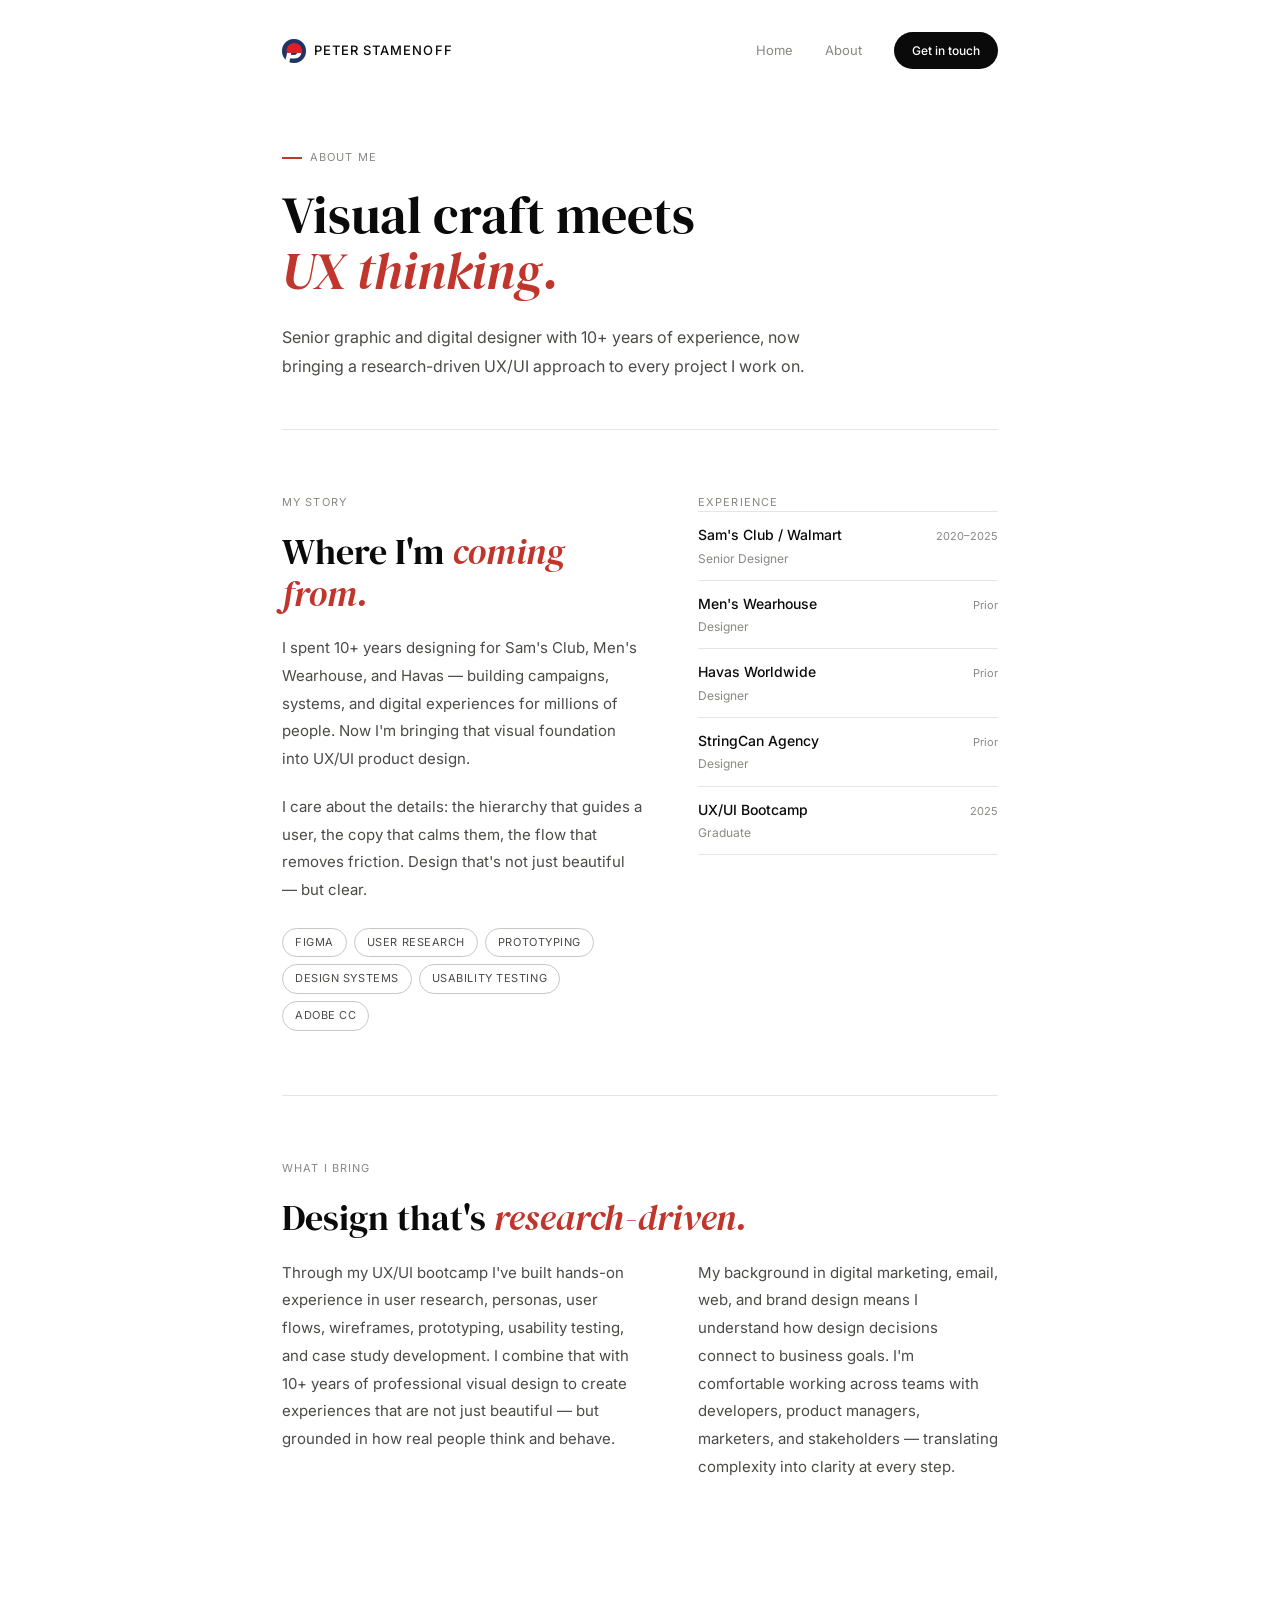
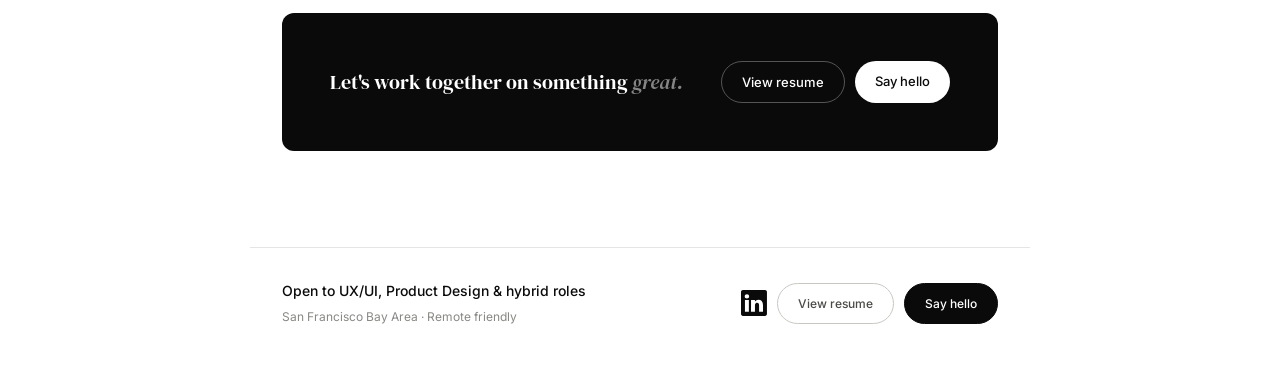
==== about.html @ 8d9d9e1a "Add files via upload" ====
<!DOCTYPE html>
<html lang="en">
<head>
  <meta charset="UTF-8">
  <meta name="viewport" content="width=device-width, initial-scale=1.0">
  <title>About — Peter Stamenoff</title>
  <link rel="preconnect" href="https://fonts.googleapis.com">
  <link rel="preconnect" href="https://fonts.gstatic.com" crossorigin>
  <link href="https://fonts.googleapis.com/css2?family=Inter:wght@300;400;500&family=DM+Serif+Display:ital@0;1&display=swap" rel="stylesheet">
  <style>
    *,*::before,*::after{box-sizing:border-box;margin:0;padding:0}
    :root{--black:#0A0A0A;--accent:#C0362C;--white:#fff;--gray-50:#F7F7F5;--gray-300:#C8C8C3;--gray-500:#888884;--gray-700:#4A4A47;--border:rgba(0,0,0,0.1);--radius:12px;--max:780px}
    html{scroll-behavior:smooth}
    body{font-family:'Inter',sans-serif;background:var(--white);color:var(--black);line-height:1.6;-webkit-font-smoothing:antialiased}

    nav{max-width:var(--max);margin:0 auto;padding:2rem 2rem 0;display:flex;justify-content:space-between;align-items:center}
    .logo{font-size:13px;font-weight:500;letter-spacing:0.08em;text-transform:uppercase;color:var(--black);text-decoration:none;display:flex;align-items:center;gap:8px}
    .logo img{height:24px;width:auto;vertical-align:middle}
    .nav-links{display:flex;gap:2rem;align-items:center}
    .nav-links a:not(.nav-cta){font-size:13px;color:var(--gray-500);text-decoration:none;transition:color 0.15s}
    .nav-links a:not(.nav-cta):hover{color:var(--black)}
    .nav-cta{font-size:12px;font-weight:500;background:var(--black);color:var(--white);border:none;border-radius:100px;padding:9px 18px;cursor:pointer;text-decoration:none}
    .nav-cta:hover{opacity:0.8}
    .nav-cta:active{background:var(--white);color:var(--black)}

    /* MOBILE NAV */
    .hamburger{display:none;flex-direction:column;gap:5px;background:none;border:none;cursor:pointer;padding:8px;z-index:1001}
    .hamburger span{width:22px;height:1.5px;background:var(--black);transition:all 0.25s ease}
    .hamburger.open span:nth-child(1){transform:translateY(6.5px) rotate(45deg)}
    .hamburger.open span:nth-child(2){opacity:0}
    .hamburger.open span:nth-child(3){transform:translateY(-6.5px) rotate(-45deg)}
    .mobile-menu{display:none;position:fixed;inset:0;background:var(--white);z-index:1000;flex-direction:column;align-items:center;justify-content:center;gap:2rem}
    .mobile-menu.open{display:flex}
    .mobile-menu a{font-family:'DM Serif Display',serif;font-size:28px;color:var(--black);text-decoration:none}
    .mobile-menu .nav-cta{font-family:'Inter',sans-serif;color:var(--white)!important}
    @media(max-width:640px){
      .nav-links a:not(.nav-cta){display:none}
      .nav-links .nav-cta{display:none}
      .hamburger{display:flex}
    }

    main{max-width:var(--max);margin:0 auto;padding:0 2rem 6rem}

    .hero{padding:5rem 0 3rem;border-bottom:0.5px solid var(--border)}
    .hero-kicker{font-size:11px;letter-spacing:0.1em;text-transform:uppercase;color:var(--gray-500);margin-bottom:1.25rem;display:flex;align-items:center;gap:8px}
    .hero-kicker::before{content:'';display:inline-block;width:20px;height:1.5px;background:var(--accent);flex-shrink:0}
    .hero-h{font-family:'DM Serif Display',serif;font-size:52px;line-height:1.08;font-weight:400;margin-bottom:1.5rem}
    .hero-h em{font-style:italic;color:var(--accent)}
    .hero-p{font-size:16px;line-height:1.8;color:var(--gray-700);max-width:560px}

    section{padding:4rem 0;border-bottom:0.5px solid var(--border)}
    section:last-of-type{border-bottom:none}

    .two-col{display:grid;grid-template-columns:1.2fr 1fr;gap:3.5rem;align-items:start}
    .section-label{font-size:11px;letter-spacing:0.1em;text-transform:uppercase;color:var(--gray-500);margin-bottom:1.25rem}
    .section-title{font-family:'DM Serif Display',serif;font-size:36px;font-weight:400;margin-bottom:1.25rem;line-height:1.15}
    .section-title em{font-style:italic;color:var(--accent)}
    p.body{font-size:15px;line-height:1.85;color:var(--gray-700);margin-bottom:1.25rem}

    .skills-wrap{display:flex;flex-wrap:wrap;gap:7px;margin-top:1.5rem}
    .skill-tag{font-size:11px;letter-spacing:0.05em;text-transform:uppercase;padding:5px 12px;border-radius:100px;border:0.5px solid var(--gray-300);color:var(--gray-700)}

    .exp-label{font-size:11px;letter-spacing:0.1em;text-transform:uppercase;color:var(--gray-500);margin-bottom:0}
    .exp-list{list-style:none}
    .exp-item{padding:12px 0;border-bottom:0.5px solid var(--border);display:flex;justify-content:space-between;align-items:baseline}
    .exp-item:first-child{border-top:0.5px solid var(--border)}
    .exp-co{font-size:14px;font-weight:500;color:var(--black)}
    .exp-role{font-size:12px;color:var(--gray-500);margin-top:2px}
    .exp-yr{font-size:11px;color:var(--gray-500)}

    .cta-block{background:var(--black);border-radius:var(--radius);padding:3rem;display:flex;justify-content:space-between;align-items:center;margin-top:3rem}
    .cta-block p{font-size:20px;font-family:'DM Serif Display',serif;color:var(--white);font-weight:400}
    .cta-block em{font-style:italic;color:rgba(255,255,255,0.5)}
    .cta-btns{display:flex;gap:10px;flex-shrink:0}
    .cta-btn{font-size:13px;font-weight:500;padding:10px 20px;border-radius:100px;cursor:pointer;text-decoration:none;transition:all 0.15s}
    .cta-btn.outline{border:0.5px solid rgba(255,255,255,0.3);background:transparent;color:var(--white)}
    .cta-btn.outline:hover{border-color:var(--white)}
    .cta-btn.filled{background:var(--white);color:var(--black);border:none}
    .cta-btn.filled:hover{opacity:0.85}

    footer{max-width:var(--max);margin:0 auto;padding:2rem 2rem 3rem;border-top:0.5px solid var(--border);display:flex;justify-content:space-between;align-items:center}
    .footer-note{font-size:14px;font-weight:500}
    .footer-sub{font-size:12px;color:var(--gray-500);margin-top:4px}
    .footer-btns{display:flex;gap:10px}
    .fbtn{font-size:12px;font-weight:500;padding:10px 20px;border-radius:100px;cursor:pointer;border:0.5px solid var(--gray-300);background:transparent;color:var(--gray-700);text-decoration:none;transition:all 0.15s}
    .fbtn:hover{border-color:var(--black);color:var(--black)}
    .fbtn.primary{background:var(--black);color:var(--white);border-color:var(--black)}
    .fbtn.primary:hover{opacity:0.8}

    @media(max-width:640px){
      .hero-h{font-size:36px}
      .two-col{grid-template-columns:1fr;gap:2rem}
      .cta-block{flex-direction:column;gap:1.5rem;text-align:center}
      footer{flex-direction:column;gap:1.5rem;text-align:center}
    }
  </style>
</head>
<body>

<nav>
  <a href="index.html" class="logo">
    <img src="[data-uri]" alt="Peter Stamenoff Logo">
    Peter Stamenoff
  </a>
  <div class="nav-links">
    <a href="index.html">Home</a>
    <a href="about.html">About</a>
    <a href="mailto:hello@peterstamenoff.com" class="nav-cta">Get in touch</a>
  </div>
  <button class="hamburger" id="hamburger" aria-label="Toggle menu">
    <span></span><span></span><span></span>
  </button>
</nav>

<div class="mobile-menu" id="mobile-menu">
  <a href="index.html" onclick="closeMenu()">Home</a>
  <a href="about.html" onclick="closeMenu()">About</a>
  <a href="mailto:hello@peterstamenoff.com" class="nav-cta" onclick="closeMenu()">Get in touch</a>
</div>

<main>

  <div class="hero">
    <p class="hero-kicker">About me</p>
    <h1 class="hero-h">Visual craft meets<br><em>UX thinking.</em></h1>
    <p class="hero-p">Senior graphic and digital designer with 10+ years of experience, now bringing a research-driven UX/UI approach to every project I work on.</p>
  </div>

  <section>
    <div class="two-col">
      <div>
        <p class="section-label">My story</p>
        <h2 class="section-title">Where I'm <em>coming from.</em></h2>
        <p class="body">I spent 10+ years designing for Sam's Club, Men's Wearhouse, and Havas — building campaigns, systems, and digital experiences for millions of people. Now I'm bringing that visual foundation into UX/UI product design.</p>
        <p class="body">I care about the details: the hierarchy that guides a user, the copy that calms them, the flow that removes friction. Design that's not just beautiful — but clear.</p>
        <div class="skills-wrap">
          <span class="skill-tag">Figma</span>
          <span class="skill-tag">User Research</span>
          <span class="skill-tag">Prototyping</span>
          <span class="skill-tag">Design Systems</span>
          <span class="skill-tag">Usability Testing</span>
          <span class="skill-tag">Adobe CC</span>
        </div>
      </div>
      <div>
        <p class="exp-label">Experience</p>
        <ul class="exp-list">
          <li class="exp-item">
            <div>
              <div class="exp-co">Sam's Club / Walmart</div>
              <div class="exp-role">Senior Designer</div>
            </div>
            <span class="exp-yr">2020–2025</span>
          </li>
          <li class="exp-item">
            <div>
              <div class="exp-co">Men's Wearhouse</div>
              <div class="exp-role">Designer</div>
            </div>
            <span class="exp-yr">Prior</span>
          </li>
          <li class="exp-item">
            <div>
              <div class="exp-co">Havas Worldwide</div>
              <div class="exp-role">Designer</div>
            </div>
            <span class="exp-yr">Prior</span>
          </li>
          <li class="exp-item">
            <div>
              <div class="exp-co">StringCan Agency</div>
              <div class="exp-role">Designer</div>
            </div>
            <span class="exp-yr">Prior</span>
          </li>
          <li class="exp-item">
            <div>
              <div class="exp-co">UX/UI Bootcamp</div>
              <div class="exp-role">Graduate</div>
            </div>
            <span class="exp-yr">2025</span>
          </li>
        </ul>
      </div>
    </div>
  </section>

  <section>
    <p class="section-label">What I bring</p>
    <h2 class="section-title">Design that's <em>research-driven.</em></h2>
    <div class="two-col">
      <p class="body">Through my UX/UI bootcamp I've built hands-on experience in user research, personas, user flows, wireframes, prototyping, usability testing, and case study development. I combine that with 10+ years of professional visual design to create experiences that are not just beautiful — but grounded in how real people think and behave.</p>
      <p class="body">My background in digital marketing, email, web, and brand design means I understand how design decisions connect to business goals. I'm comfortable working across teams with developers, product managers, marketers, and stakeholders — translating complexity into clarity at every step.</p>
    </div>
  </section>

  <div class="cta-block">
    <p>Let's work together on something <em>great.</em></p>
    <div class="cta-btns">
      <a href="#" class="cta-btn outline">View resume</a>
      <a href="mailto:hello@peterstamenoff.com" class="cta-btn filled">Say hello</a>
    </div>
  </div>

</main>

<footer>
  <div>
    <div class="footer-note">Open to UX/UI, Product Design & hybrid roles</div>
    <div class="footer-sub">San Francisco Bay Area &middot; Remote friendly</div>
  </div>
  <div class="footer-btns">
    <a href="https://www.linkedin.com/in/peterstamenoff/" target="_blank" aria-label="LinkedIn" style="display:inline-flex;align-items:center;color:#0A0A0A;transition:opacity 0.15s" onmouseover="this.style.opacity='0.6'" onmouseout="this.style.opacity='1'"><svg width="26" height="26" viewBox="0 0 24 24" fill="currentColor" xmlns="http://www.w3.org/2000/svg"><path d="M22.182181,0 L1.76976334,0 C0.792334107,0 0.00011136891,0.768055684 0.00011136891,1.71602784 L0.00011136891,22.2341346 C0.00011136891,23.1821624 0.792612529,23.9508863 1.76976334,23.9508863 L22.182181,23.9508863 C23.1593875,23.9508863 23.9507193,23.1816613 23.9507193,22.2341346 L23.9507193,1.71602784 C23.9507193,0.768334107 23.1593875,0 22.182181,0 Z M7.2612529,20.0485197 L3.64248724,20.0485197 L3.64248724,9.2349884 L7.2612529,9.2349884 L7.2612529,20.0485197 Z M5.45223202,7.75767981 L5.42789791,7.75767981 C4.21436659,7.75767981 3.4277123,6.9277587 3.4277123,5.88874246 C3.4277123,4.82878886 4.23747564,4.02136427 5.47506265,4.02136427 C6.71276102,4.02136427 7.47407889,4.82856613 7.49813457,5.88874246 C7.49813457,6.92798144 6.71303944,7.75767981 5.45223202,7.75767981 Z M20.3058376,20.0485197 L16.6882413,20.0485197 L16.6882413,14.2629049 C16.6882413,12.8091508 16.1640835,11.8171879 14.8558329,11.8171879 C13.8550162,11.8171879 13.2609188,12.4864037 13.0000371,13.1325104 C12.9033689,13.3632668 12.8794246,13.6860139 12.8794246,14.0083155 L12.8794246,20.048297 L9.26249652,20.048297 C9.26249652,20.048297 9.30982831,10.2490023 9.26249652,9.23482135 L12.8799814,9.23482135 L12.8799814,10.7678701 C13.3602042,10.0312204 14.2183573,8.98039907 16.1394153,8.98039907 C18.5204826,8.98039907 20.3058376,10.5250302 20.3058376,13.848 L20.3058376,20.0485197 Z"/></svg></a>
    <a href="#" class="fbtn">View resume</a>
    <a href="mailto:hello@peterstamenoff.com" class="fbtn primary">Say hello</a>
  </div>
</footer>

<script>
  const hamburger = document.getElementById('hamburger');
  const mobileMenu = document.getElementById('mobile-menu');
  function closeMenu() {
    hamburger.classList.remove('open');
    mobileMenu.classList.remove('open');
    document.body.style.overflow = '';
  }
  hamburger.addEventListener('click', () => {
    const isOpen = mobileMenu.classList.toggle('open');
    hamburger.classList.toggle('open');
    document.body.style.overflow = isOpen ? 'hidden' : '';
  });
</script>

</body>
</html>
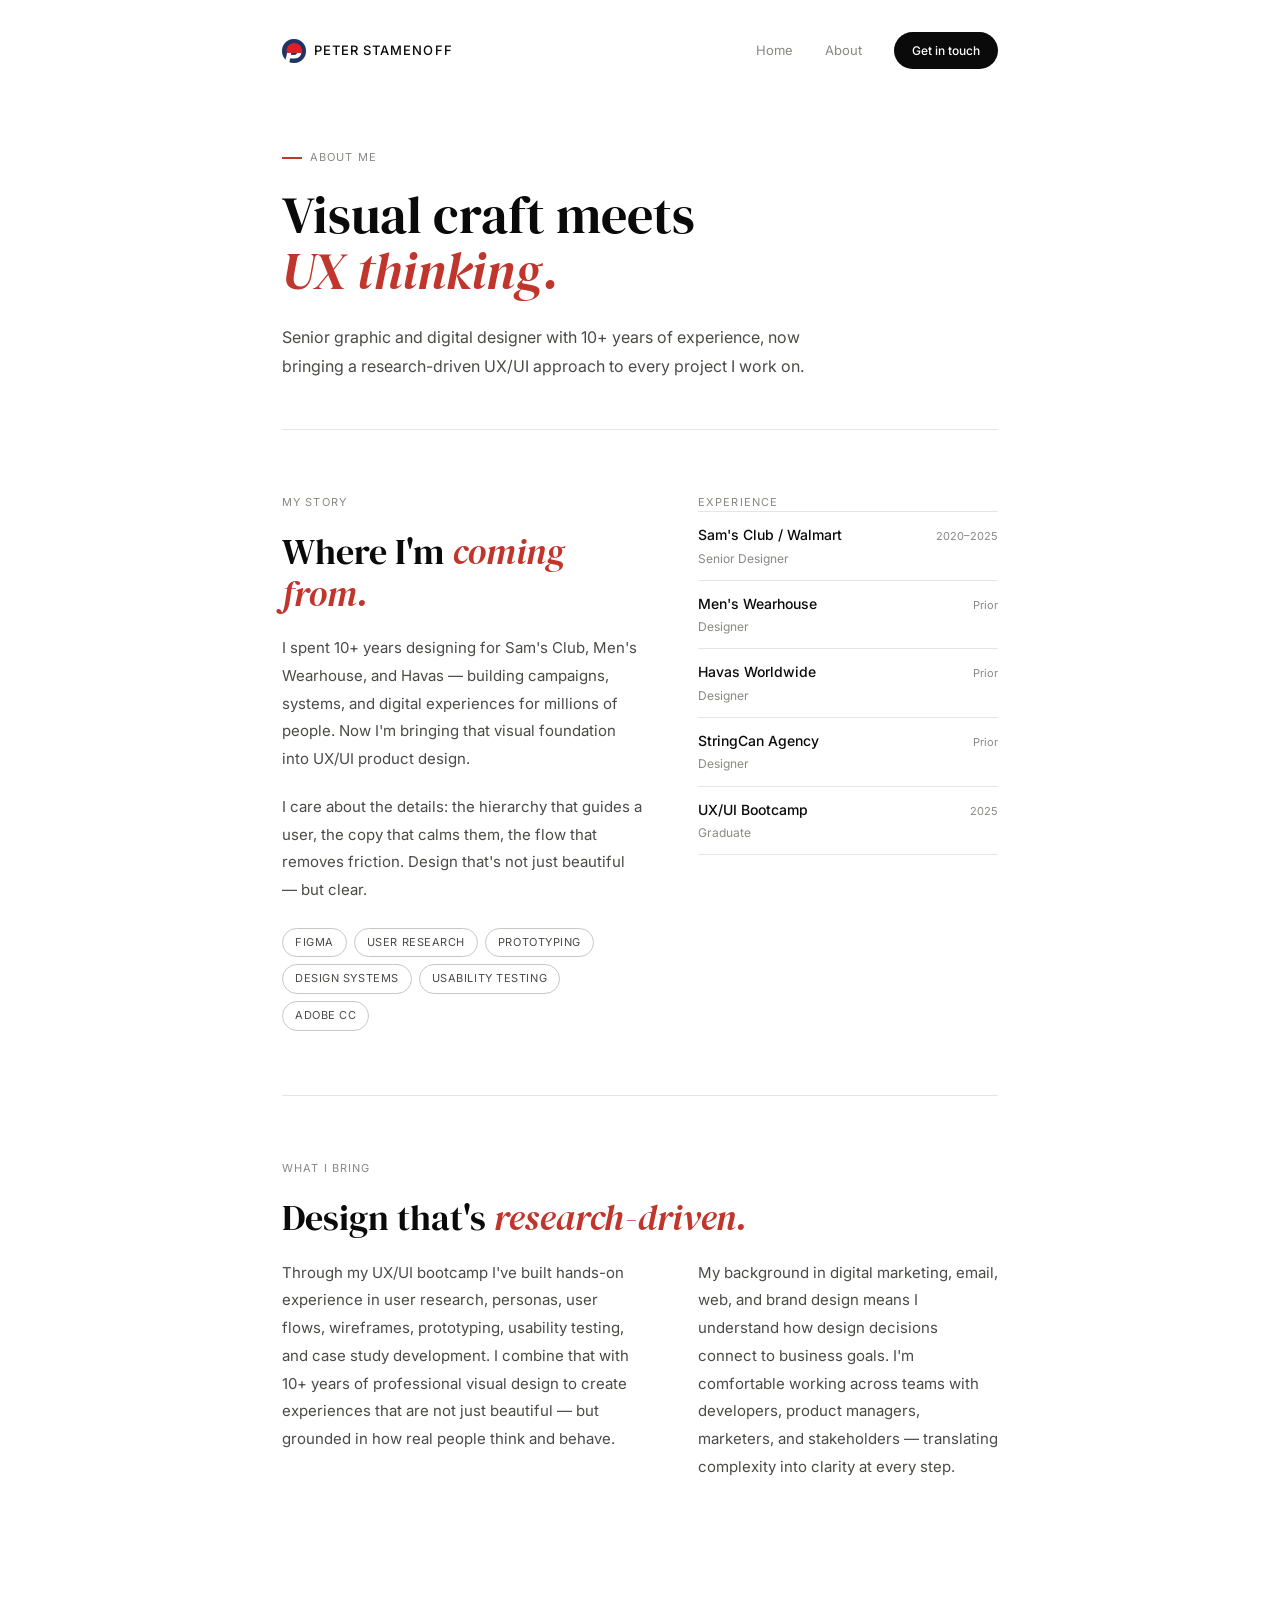
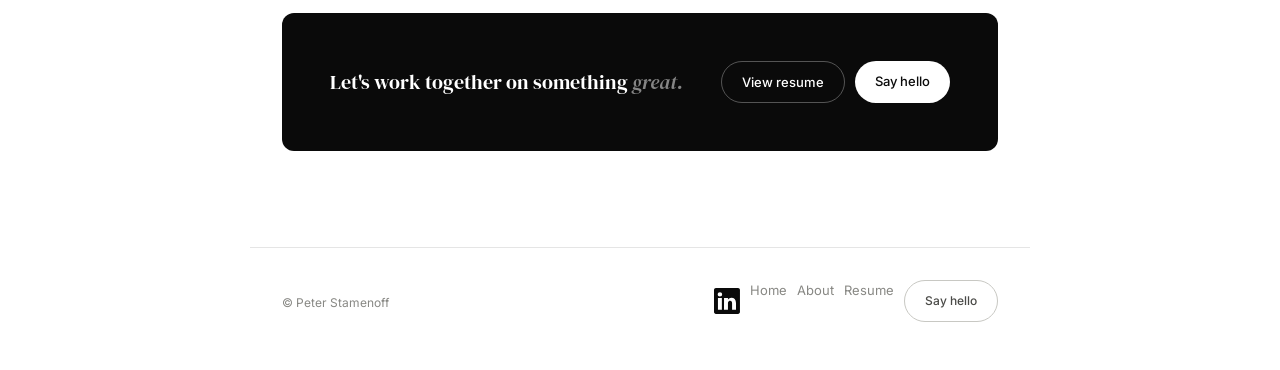
==== commit bcddd7ab: "Roll out redesigned footer (© copyright line, plain-text nav, outlined CTA) to all case study pages " ====
--- a/about.html
+++ b/about.html
@@ -206,13 +206,14 @@
 
 <footer>
   <div>
-    <div class="footer-note">Open to UX/UI, Product Design & hybrid roles</div>
-    <div class="footer-sub">San Francisco Bay Area &middot; Remote friendly</div>
+    <a href="index.html" class="footer-sub" style="display:block;text-decoration:none;">© Peter Stamenoff</a>
   </div>
   <div class="footer-btns">
     <a href="https://www.linkedin.com/in/peterstamenoff/" target="_blank" aria-label="LinkedIn" style="display:inline-flex;align-items:center;color:#0A0A0A;transition:opacity 0.15s" onmouseover="this.style.opacity='0.6'" onmouseout="this.style.opacity='1'"><svg width="26" height="26" viewBox="0 0 24 24" fill="currentColor" xmlns="http://www.w3.org/2000/svg"><path d="M22.182181,0 L1.76976334,0 C0.792334107,0 0.00011136891,0.768055684 0.00011136891,1.71602784 L0.00011136891,22.2341346 C0.00011136891,23.1821624 0.792612529,23.9508863 1.76976334,23.9508863 L22.182181,23.9508863 C23.1593875,23.9508863 23.9507193,23.1816613 23.9507193,22.2341346 L23.9507193,1.71602784 C23.9507193,0.768334107 23.1593875,0 22.182181,0 Z M7.2612529,20.0485197 L3.64248724,20.0485197 L3.64248724,9.2349884 L7.2612529,9.2349884 L7.2612529,20.0485197 Z M5.45223202,7.75767981 L5.42789791,7.75767981 C4.21436659,7.75767981 3.4277123,6.9277587 3.4277123,5.88874246 C3.4277123,4.82878886 4.23747564,4.02136427 5.47506265,4.02136427 C6.71276102,4.02136427 7.47407889,4.82856613 7.49813457,5.88874246 C7.49813457,6.92798144 6.71303944,7.75767981 5.45223202,7.75767981 Z M20.3058376,20.0485197 L16.6882413,20.0485197 L16.6882413,14.2629049 C16.6882413,12.8091508 16.1640835,11.8171879 14.8558329,11.8171879 C13.8550162,11.8171879 13.2609188,12.4864037 13.0000371,13.1325104 C12.9033689,13.3632668 12.8794246,13.6860139 12.8794246,14.0083155 L12.8794246,20.048297 L9.26249652,20.048297 C9.26249652,20.048297 9.30982831,10.2490023 9.26249652,9.23482135 L12.8799814,9.23482135 L12.8799814,10.7678701 C13.3602042,10.0312204 14.2183573,8.98039907 16.1394153,8.98039907 C18.5204826,8.98039907 20.3058376,10.5250302 20.3058376,13.848 L20.3058376,20.0485197 Z"/></svg></a>
-    <a href="#" class="fbtn">View resume</a>
-    <a href="mailto:hello@peterstamenoff.com" class="fbtn primary">Say hello</a>
+    <a href="index.html" style="font-size:13px;color:var(--gray-500);text-decoration:none;transition:color 0.15s;" onmouseover="this.style.color='var(--black)'" onmouseout="this.style.color='var(--gray-500)'">Home</a>
+    <a href="about.html" style="font-size:13px;color:var(--gray-500);text-decoration:none;transition:color 0.15s;" onmouseover="this.style.color='var(--black)'" onmouseout="this.style.color='var(--gray-500)'">About</a>
+    <a href="#" style="font-size:13px;color:var(--gray-500);text-decoration:none;transition:color 0.15s;" onmouseover="this.style.color='var(--black)'" onmouseout="this.style.color='var(--gray-500)'">Resume</a>
+    <a href="mailto:hello@peterstamenoff.com" class="fbtn">Say hello</a>
   </div>
 </footer>
 
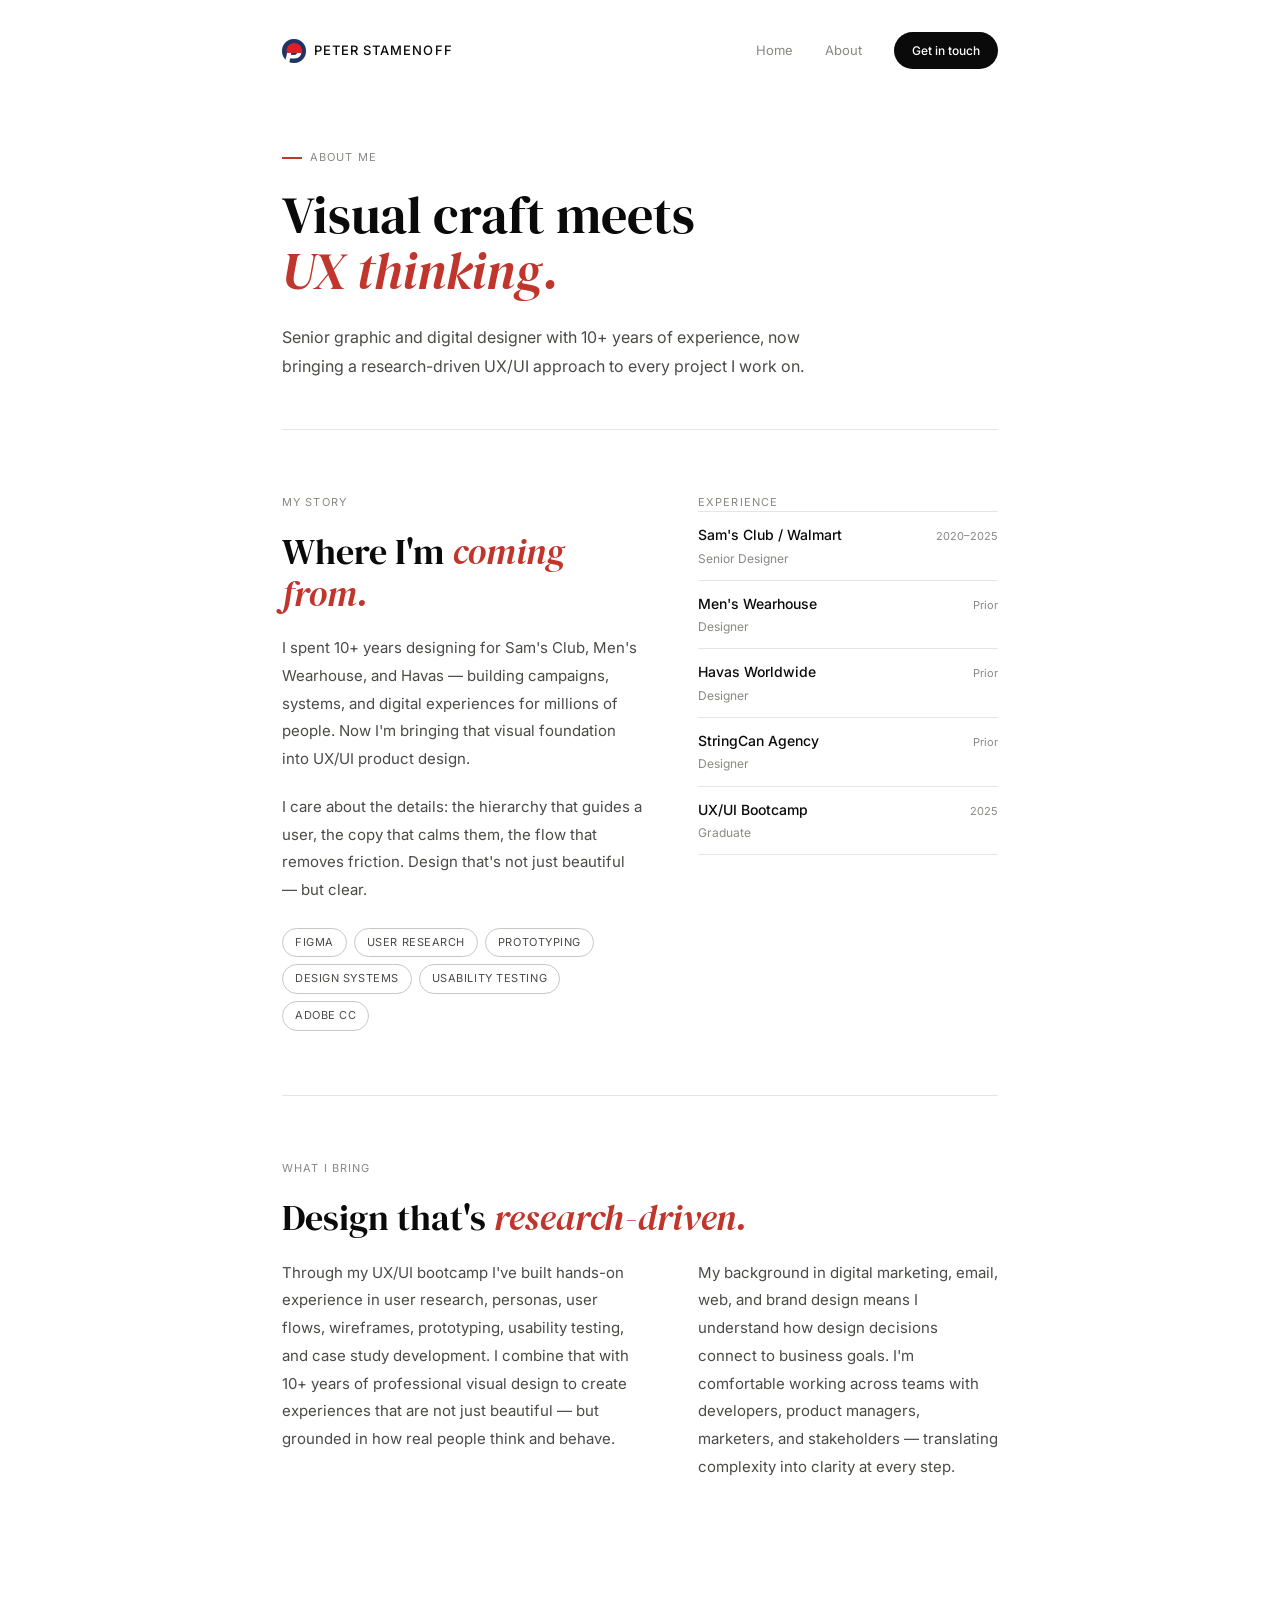
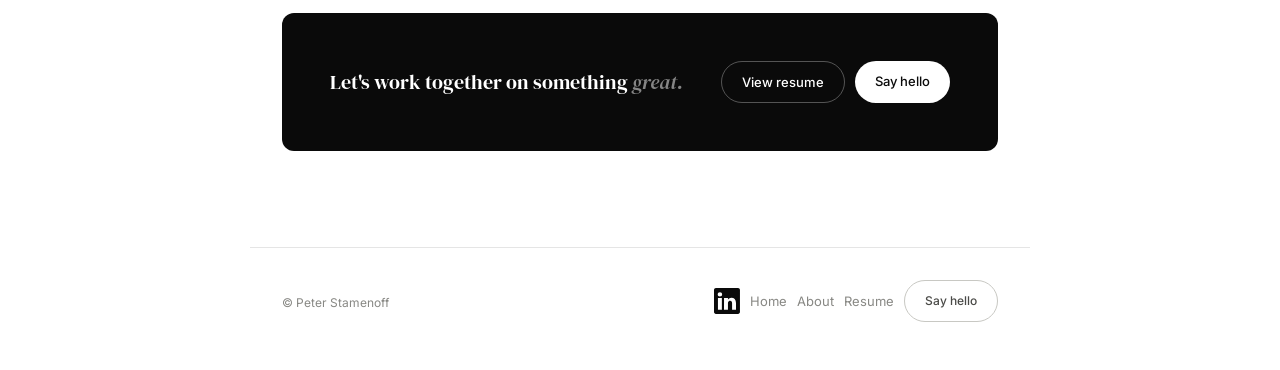
==== commit 5f62a6c4: "Fix mobile menu font to Inter on index/about; update contact email to peterstamenoff@gmail.com site-" ====
--- a/about.html
+++ b/about.html
@@ -31,7 +31,7 @@
     .hamburger.open span:nth-child(3){transform:translateY(-6.5px) rotate(-45deg)}
     .mobile-menu{display:none;position:fixed;inset:0;background:var(--white);z-index:1000;flex-direction:column;align-items:center;justify-content:center;gap:2rem}
     .mobile-menu.open{display:flex}
-    .mobile-menu a{font-family:'DM Serif Display',serif;font-size:28px;color:var(--black);text-decoration:none}
+    .mobile-menu a{font-family:'Inter',sans-serif;font-size:28px;color:var(--black);text-decoration:none}
     .mobile-menu .nav-cta{font-family:'Inter',sans-serif;color:var(--white)!important}
     @media(max-width:640px){
       .nav-links a:not(.nav-cta){display:none}
@@ -81,7 +81,7 @@
     footer{max-width:var(--max);margin:0 auto;padding:2rem 2rem 3rem;border-top:0.5px solid var(--border);display:flex;justify-content:space-between;align-items:center}
     .footer-note{font-size:14px;font-weight:500}
     .footer-sub{font-size:12px;color:var(--gray-500);margin-top:4px}
-    .footer-btns{display:flex;gap:10px}
+    .footer-btns{display:flex;gap:10px;align-items:center}
     .fbtn{font-size:12px;font-weight:500;padding:10px 20px;border-radius:100px;cursor:pointer;border:0.5px solid var(--gray-300);background:transparent;color:var(--gray-700);text-decoration:none;transition:all 0.15s}
     .fbtn:hover{border-color:var(--black);color:var(--black)}
     .fbtn.primary{background:var(--black);color:var(--white);border-color:var(--black)}
@@ -105,7 +105,7 @@
   <div class="nav-links">
     <a href="index.html">Home</a>
     <a href="about.html">About</a>
-    <a href="mailto:hello@peterstamenoff.com" class="nav-cta">Get in touch</a>
+    <a href="mailto:peterstamenoff@gmail.com" class="nav-cta">Get in touch</a>
   </div>
   <button class="hamburger" id="hamburger" aria-label="Toggle menu">
     <span></span><span></span><span></span>
@@ -115,7 +115,7 @@
 <div class="mobile-menu" id="mobile-menu">
   <a href="index.html" onclick="closeMenu()">Home</a>
   <a href="about.html" onclick="closeMenu()">About</a>
-  <a href="mailto:hello@peterstamenoff.com" class="nav-cta" onclick="closeMenu()">Get in touch</a>
+  <a href="mailto:peterstamenoff@gmail.com" class="nav-cta" onclick="closeMenu()">Get in touch</a>
 </div>
 
 <main>
@@ -198,7 +198,7 @@
     <p>Let's work together on something <em>great.</em></p>
     <div class="cta-btns">
       <a href="#" class="cta-btn outline">View resume</a>
-      <a href="mailto:hello@peterstamenoff.com" class="cta-btn filled">Say hello</a>
+      <a href="mailto:peterstamenoff@gmail.com" class="cta-btn filled">Say hello</a>
     </div>
   </div>
 
@@ -213,7 +213,7 @@
     <a href="index.html" style="font-size:13px;color:var(--gray-500);text-decoration:none;transition:color 0.15s;" onmouseover="this.style.color='var(--black)'" onmouseout="this.style.color='var(--gray-500)'">Home</a>
     <a href="about.html" style="font-size:13px;color:var(--gray-500);text-decoration:none;transition:color 0.15s;" onmouseover="this.style.color='var(--black)'" onmouseout="this.style.color='var(--gray-500)'">About</a>
     <a href="#" style="font-size:13px;color:var(--gray-500);text-decoration:none;transition:color 0.15s;" onmouseover="this.style.color='var(--black)'" onmouseout="this.style.color='var(--gray-500)'">Resume</a>
-    <a href="mailto:hello@peterstamenoff.com" class="fbtn">Say hello</a>
+    <a href="mailto:peterstamenoff@gmail.com" class="fbtn">Say hello</a>
   </div>
 </footer>
 
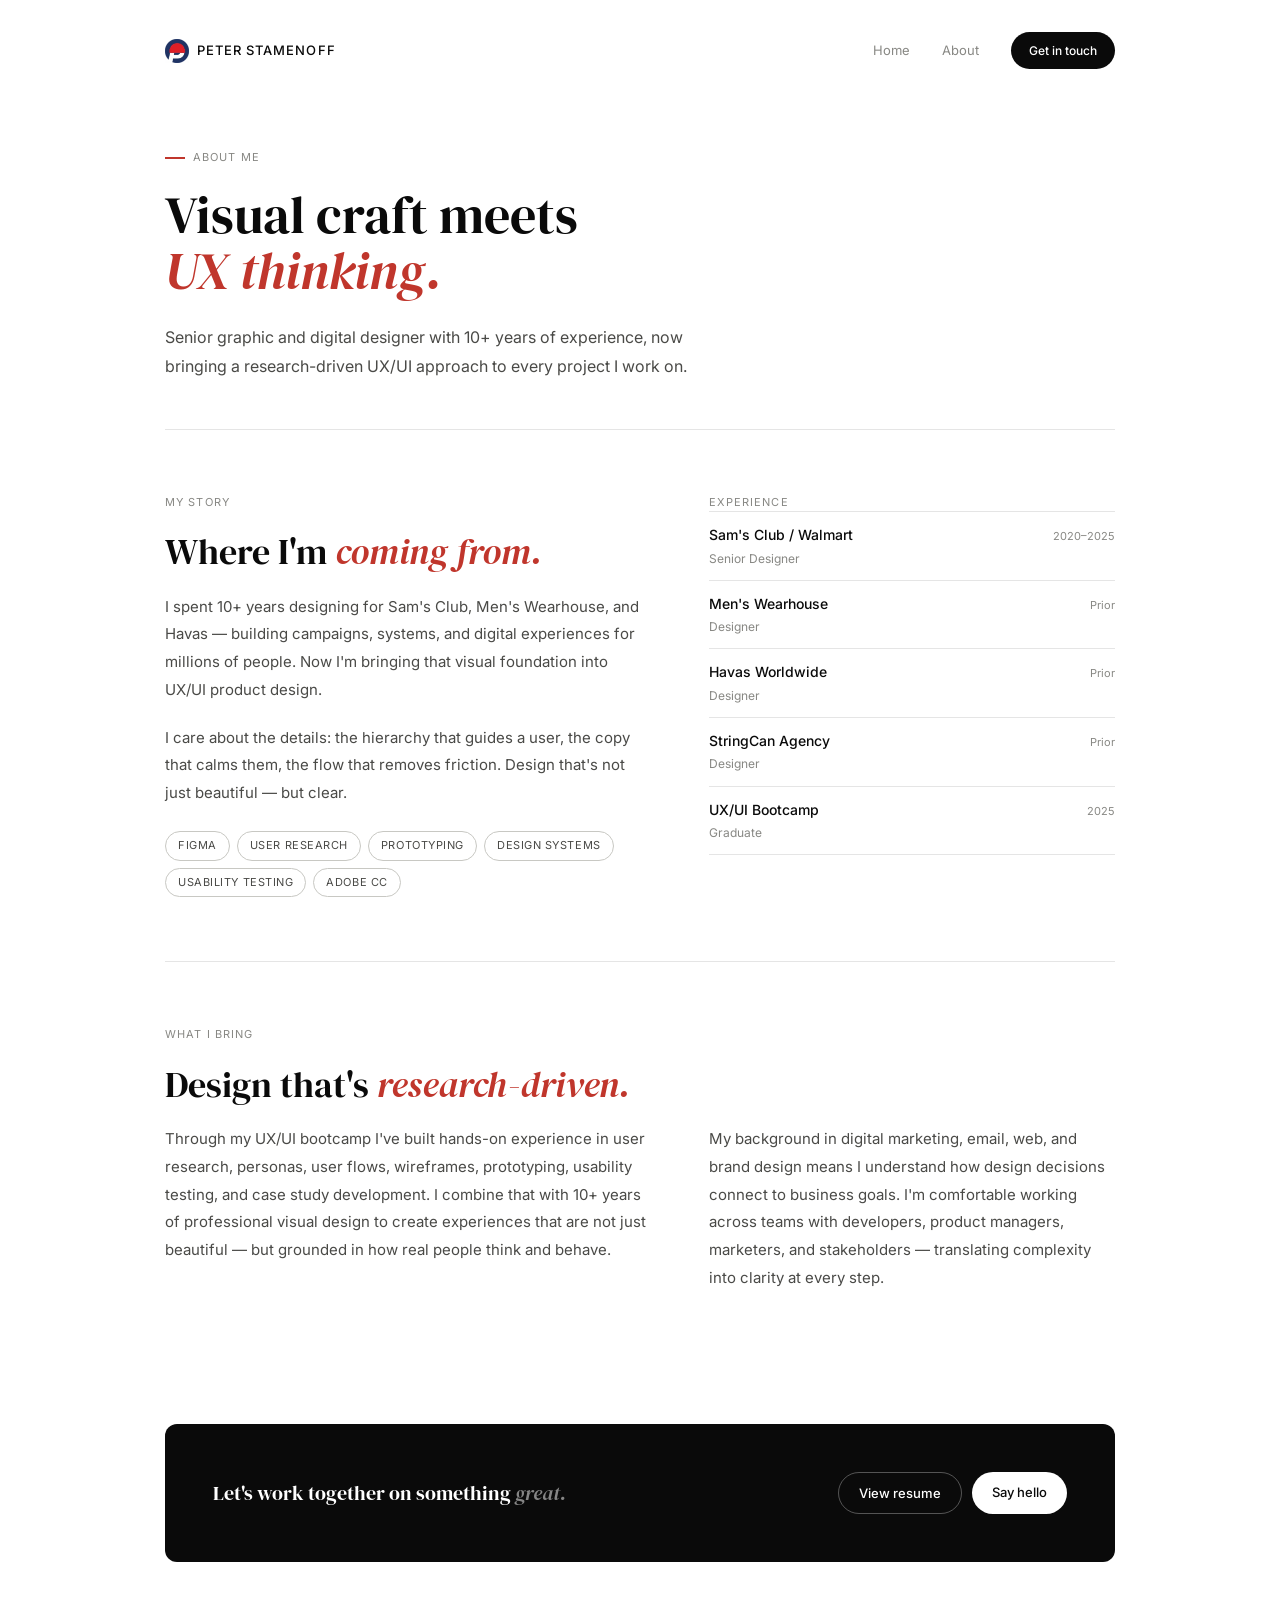
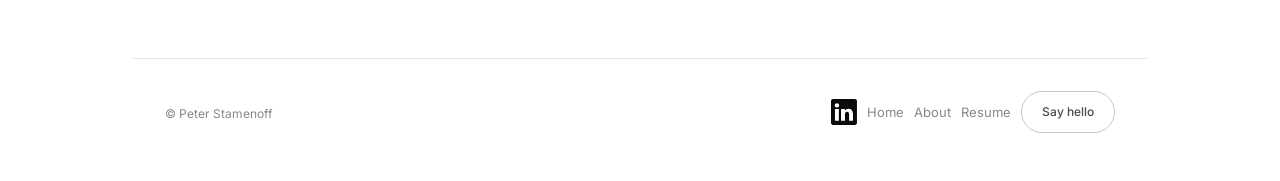
==== commit 886e5997: "Widen site container 30% (--max: 1014px); recalculate sidebar nav spacing; remove obsolete Back to H" ====
--- a/about.html
+++ b/about.html
@@ -9,11 +9,11 @@
   <link href="https://fonts.googleapis.com/css2?family=Inter:wght@300;400;500&family=DM+Serif+Display:ital@0;1&display=swap" rel="stylesheet">
   <style>
     *,*::before,*::after{box-sizing:border-box;margin:0;padding:0}
-    :root{--black:#0A0A0A;--accent:#C0362C;--white:#fff;--gray-50:#F7F7F5;--gray-300:#C8C8C3;--gray-500:#888884;--gray-700:#4A4A47;--border:rgba(0,0,0,0.1);--radius:12px;--max:780px}
+    :root{--black:#0A0A0A;--accent:#C0362C;--white:#fff;--gray-50:#F7F7F5;--gray-300:#C8C8C3;--gray-500:#888884;--gray-700:#4A4A47;--border:rgba(0,0,0,0.1);--radius:12px;--max:1014px}
     html{scroll-behavior:smooth}
     body{font-family:'Inter',sans-serif;background:var(--white);color:var(--black);line-height:1.6;-webkit-font-smoothing:antialiased}
 
-    nav{max-width:var(--max);margin:0 auto;padding:2rem 2rem 0;display:flex;justify-content:space-between;align-items:center}
+    nav{max-width:var(--max);margin:0 auto;padding:2rem 2rem 0;display:flex;justify-content:space-between;align-items:center;position:sticky;top:0;z-index:500;background:var(--white)}
     .logo{font-size:13px;font-weight:500;letter-spacing:0.08em;text-transform:uppercase;color:var(--black);text-decoration:none;display:flex;align-items:center;gap:8px}
     .logo img{height:24px;width:auto;vertical-align:middle}
     .nav-links{display:flex;gap:2rem;align-items:center}
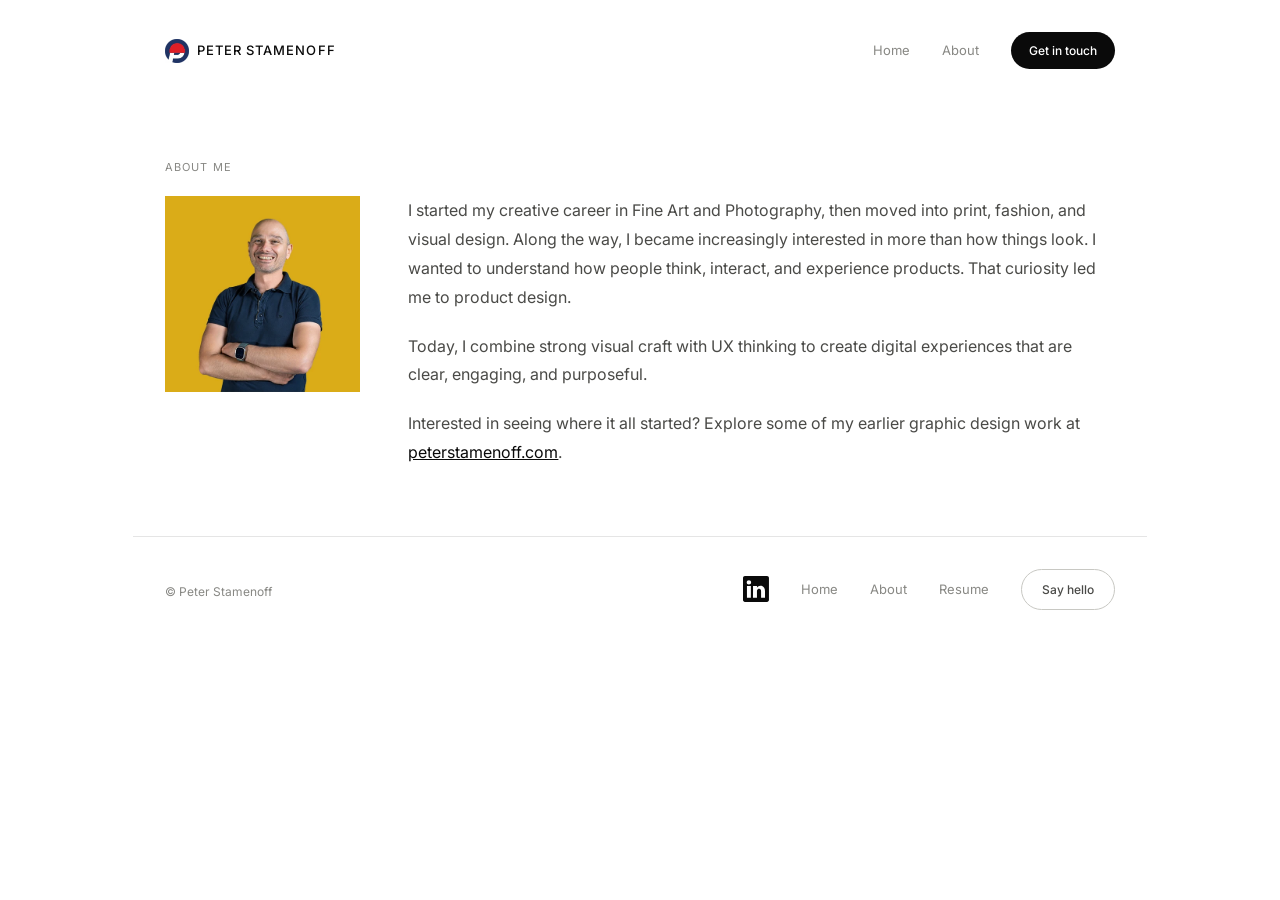
==== commit cb597f4c: "Rebuild About page hero (portrait + new bio copy); tighten hero spacing; match footer link spacing t" ====
--- a/about.html
+++ b/about.html
@@ -13,7 +13,8 @@
     html{scroll-behavior:smooth}
     body{font-family:'Inter',sans-serif;background:var(--white);color:var(--black);line-height:1.6;-webkit-font-smoothing:antialiased}
 
-    nav{max-width:var(--max);margin:0 auto;padding:2rem 2rem 0;display:flex;justify-content:space-between;align-items:center;position:sticky;top:0;z-index:500;background:var(--white)}
+    nav{max-width:var(--max);margin:0 auto;padding:2rem 2rem 0.6rem;display:flex;justify-content:space-between;align-items:center;position:sticky;top:0;z-index:500;background:var(--white);transition:box-shadow 0.2s ease}
+    nav.scrolled{box-shadow:0 4px 6px -6px rgba(0,0,0,0.15)}
     .logo{font-size:13px;font-weight:500;letter-spacing:0.08em;text-transform:uppercase;color:var(--black);text-decoration:none;display:flex;align-items:center;gap:8px}
     .logo img{height:24px;width:auto;vertical-align:middle}
     .nav-links{display:flex;gap:2rem;align-items:center}
@@ -39,22 +40,22 @@
       .hamburger{display:flex}
     }
 
-    main{max-width:var(--max);margin:0 auto;padding:0 2rem 6rem}
+    main{max-width:var(--max);margin:0 auto;padding:0 2rem 2.4rem}
 
-    .hero{padding:5rem 0 3rem;border-bottom:0.5px solid var(--border)}
+    .hero{padding:5rem 0 1.2rem}
     .hero-kicker{font-size:11px;letter-spacing:0.1em;text-transform:uppercase;color:var(--gray-500);margin-bottom:1.25rem;display:flex;align-items:center;gap:8px}
-    .hero-kicker::before{content:'';display:inline-block;width:20px;height:1.5px;background:var(--accent);flex-shrink:0}
-    .hero-h{font-family:'DM Serif Display',serif;font-size:52px;line-height:1.08;font-weight:400;margin-bottom:1.5rem}
-    .hero-h em{font-style:italic;color:var(--accent)}
-    .hero-p{font-size:16px;line-height:1.8;color:var(--gray-700);max-width:560px}
+    .about-hero-grid{display:grid;grid-template-columns:0.65fr 2.35fr;gap:3rem;align-items:start}
+    .hero-h{font-family:'Inter',sans-serif;font-size:52px;line-height:1.08;font-weight:400;margin-bottom:1.5rem}
+    .hero-h em{font-style:italic;color:var(--black)}
+    .hero-p{font-size:16px;line-height:1.8;color:var(--gray-700);margin-bottom:0.7rem}
 
     section{padding:4rem 0;border-bottom:0.5px solid var(--border)}
     section:last-of-type{border-bottom:none}
 
     .two-col{display:grid;grid-template-columns:1.2fr 1fr;gap:3.5rem;align-items:start}
     .section-label{font-size:11px;letter-spacing:0.1em;text-transform:uppercase;color:var(--gray-500);margin-bottom:1.25rem}
-    .section-title{font-family:'DM Serif Display',serif;font-size:36px;font-weight:400;margin-bottom:1.25rem;line-height:1.15}
-    .section-title em{font-style:italic;color:var(--accent)}
+    .section-title{font-family:'Inter',sans-serif;font-size:36px;font-weight:400;margin-bottom:1.25rem;line-height:1.15}
+    .section-title em{font-style:italic;color:var(--black)}
     p.body{font-size:15px;line-height:1.85;color:var(--gray-700);margin-bottom:1.25rem}
 
     .skills-wrap{display:flex;flex-wrap:wrap;gap:7px;margin-top:1.5rem}
@@ -69,7 +70,7 @@
     .exp-yr{font-size:11px;color:var(--gray-500)}
 
     .cta-block{background:var(--black);border-radius:var(--radius);padding:3rem;display:flex;justify-content:space-between;align-items:center;margin-top:3rem}
-    .cta-block p{font-size:20px;font-family:'DM Serif Display',serif;color:var(--white);font-weight:400}
+    .cta-block p{font-size:20px;font-family:'Inter',sans-serif;color:var(--white);font-weight:400}
     .cta-block em{font-style:italic;color:rgba(255,255,255,0.5)}
     .cta-btns{display:flex;gap:10px;flex-shrink:0}
     .cta-btn{font-size:13px;font-weight:500;padding:10px 20px;border-radius:100px;cursor:pointer;text-decoration:none;transition:all 0.15s}
@@ -81,7 +82,7 @@
     footer{max-width:var(--max);margin:0 auto;padding:2rem 2rem 3rem;border-top:0.5px solid var(--border);display:flex;justify-content:space-between;align-items:center}
     .footer-note{font-size:14px;font-weight:500}
     .footer-sub{font-size:12px;color:var(--gray-500);margin-top:4px}
-    .footer-btns{display:flex;gap:10px;align-items:center}
+    .footer-btns{display:flex;gap:2rem;align-items:center}
     .fbtn{font-size:12px;font-weight:500;padding:10px 20px;border-radius:100px;cursor:pointer;border:0.5px solid var(--gray-300);background:transparent;color:var(--gray-700);text-decoration:none;transition:all 0.15s}
     .fbtn:hover{border-color:var(--black);color:var(--black)}
     .fbtn.primary{background:var(--black);color:var(--white);border-color:var(--black)}
@@ -89,6 +90,7 @@
 
     @media(max-width:640px){
       .hero-h{font-size:36px}
+      .about-hero-grid{grid-template-columns:1fr;gap:1.5rem}
       .two-col{grid-template-columns:1fr;gap:2rem}
       .cta-block{flex-direction:column;gap:1.5rem;text-align:center}
       footer{flex-direction:column;gap:1.5rem;text-align:center}
@@ -122,83 +124,13 @@
 
   <div class="hero">
     <p class="hero-kicker">About me</p>
-    <h1 class="hero-h">Visual craft meets<br><em>UX thinking.</em></h1>
-    <p class="hero-p">Senior graphic and digital designer with 10+ years of experience, now bringing a research-driven UX/UI approach to every project I work on.</p>
-  </div>
-
-  <section>
-    <div class="two-col">
+    <div class="about-hero-grid">
+      <img src="assets/images/about-portrait.webp" alt="Peter Stamenoff" style="width:100%;border-radius:0;object-fit:cover;display:block;">
       <div>
-        <p class="section-label">My story</p>
-        <h2 class="section-title">Where I'm <em>coming from.</em></h2>
-        <p class="body">I spent 10+ years designing for Sam's Club, Men's Wearhouse, and Havas — building campaigns, systems, and digital experiences for millions of people. Now I'm bringing that visual foundation into UX/UI product design.</p>
-        <p class="body">I care about the details: the hierarchy that guides a user, the copy that calms them, the flow that removes friction. Design that's not just beautiful — but clear.</p>
-        <div class="skills-wrap">
-          <span class="skill-tag">Figma</span>
-          <span class="skill-tag">User Research</span>
-          <span class="skill-tag">Prototyping</span>
-          <span class="skill-tag">Design Systems</span>
-          <span class="skill-tag">Usability Testing</span>
-          <span class="skill-tag">Adobe CC</span>
-        </div>
+        <p class="hero-p">I started my creative career in Fine Art and Photography, then moved into print, fashion, and visual design. Along the way, I became increasingly interested in more than how things look. I wanted to understand how people think, interact, and experience products. That curiosity led me to product design.</p>
+        <p class="hero-p" style="margin-top:1.25rem;">Today, I combine strong visual craft with UX thinking to create digital experiences that are clear, engaging, and purposeful.</p>
+        <p class="hero-p" style="margin-top:1.25rem;">Interested in seeing where it all started? Explore some of my earlier graphic design work at <a href="https://peterstamenoff.com" target="_blank" style="color:var(--black);text-decoration:underline;">peterstamenoff.com</a>.</p>
       </div>
-      <div>
-        <p class="exp-label">Experience</p>
-        <ul class="exp-list">
-          <li class="exp-item">
-            <div>
-              <div class="exp-co">Sam's Club / Walmart</div>
-              <div class="exp-role">Senior Designer</div>
-            </div>
-            <span class="exp-yr">2020–2025</span>
-          </li>
-          <li class="exp-item">
-            <div>
-              <div class="exp-co">Men's Wearhouse</div>
-              <div class="exp-role">Designer</div>
-            </div>
-            <span class="exp-yr">Prior</span>
-          </li>
-          <li class="exp-item">
-            <div>
-              <div class="exp-co">Havas Worldwide</div>
-              <div class="exp-role">Designer</div>
-            </div>
-            <span class="exp-yr">Prior</span>
-          </li>
-          <li class="exp-item">
-            <div>
-              <div class="exp-co">StringCan Agency</div>
-              <div class="exp-role">Designer</div>
-            </div>
-            <span class="exp-yr">Prior</span>
-          </li>
-          <li class="exp-item">
-            <div>
-              <div class="exp-co">UX/UI Bootcamp</div>
-              <div class="exp-role">Graduate</div>
-            </div>
-            <span class="exp-yr">2025</span>
-          </li>
-        </ul>
-      </div>
-    </div>
-  </section>
-
-  <section>
-    <p class="section-label">What I bring</p>
-    <h2 class="section-title">Design that's <em>research-driven.</em></h2>
-    <div class="two-col">
-      <p class="body">Through my UX/UI bootcamp I've built hands-on experience in user research, personas, user flows, wireframes, prototyping, usability testing, and case study development. I combine that with 10+ years of professional visual design to create experiences that are not just beautiful — but grounded in how real people think and behave.</p>
-      <p class="body">My background in digital marketing, email, web, and brand design means I understand how design decisions connect to business goals. I'm comfortable working across teams with developers, product managers, marketers, and stakeholders — translating complexity into clarity at every step.</p>
-    </div>
-  </section>
-
-  <div class="cta-block">
-    <p>Let's work together on something <em>great.</em></p>
-    <div class="cta-btns">
-      <a href="#" class="cta-btn outline">View resume</a>
-      <a href="mailto:peterstamenoff@gmail.com" class="cta-btn filled">Say hello</a>
     </div>
   </div>
 
@@ -230,6 +162,12 @@
     hamburger.classList.toggle('open');
     document.body.style.overflow = isOpen ? 'hidden' : '';
   });
+  const siteNav = document.querySelector('body > nav');
+  if (siteNav) {
+    window.addEventListener('scroll', () => {
+      siteNav.classList.toggle('scrolled', window.scrollY > 10);
+    }, { passive: true });
+  }
 </script>
 
 </body>
